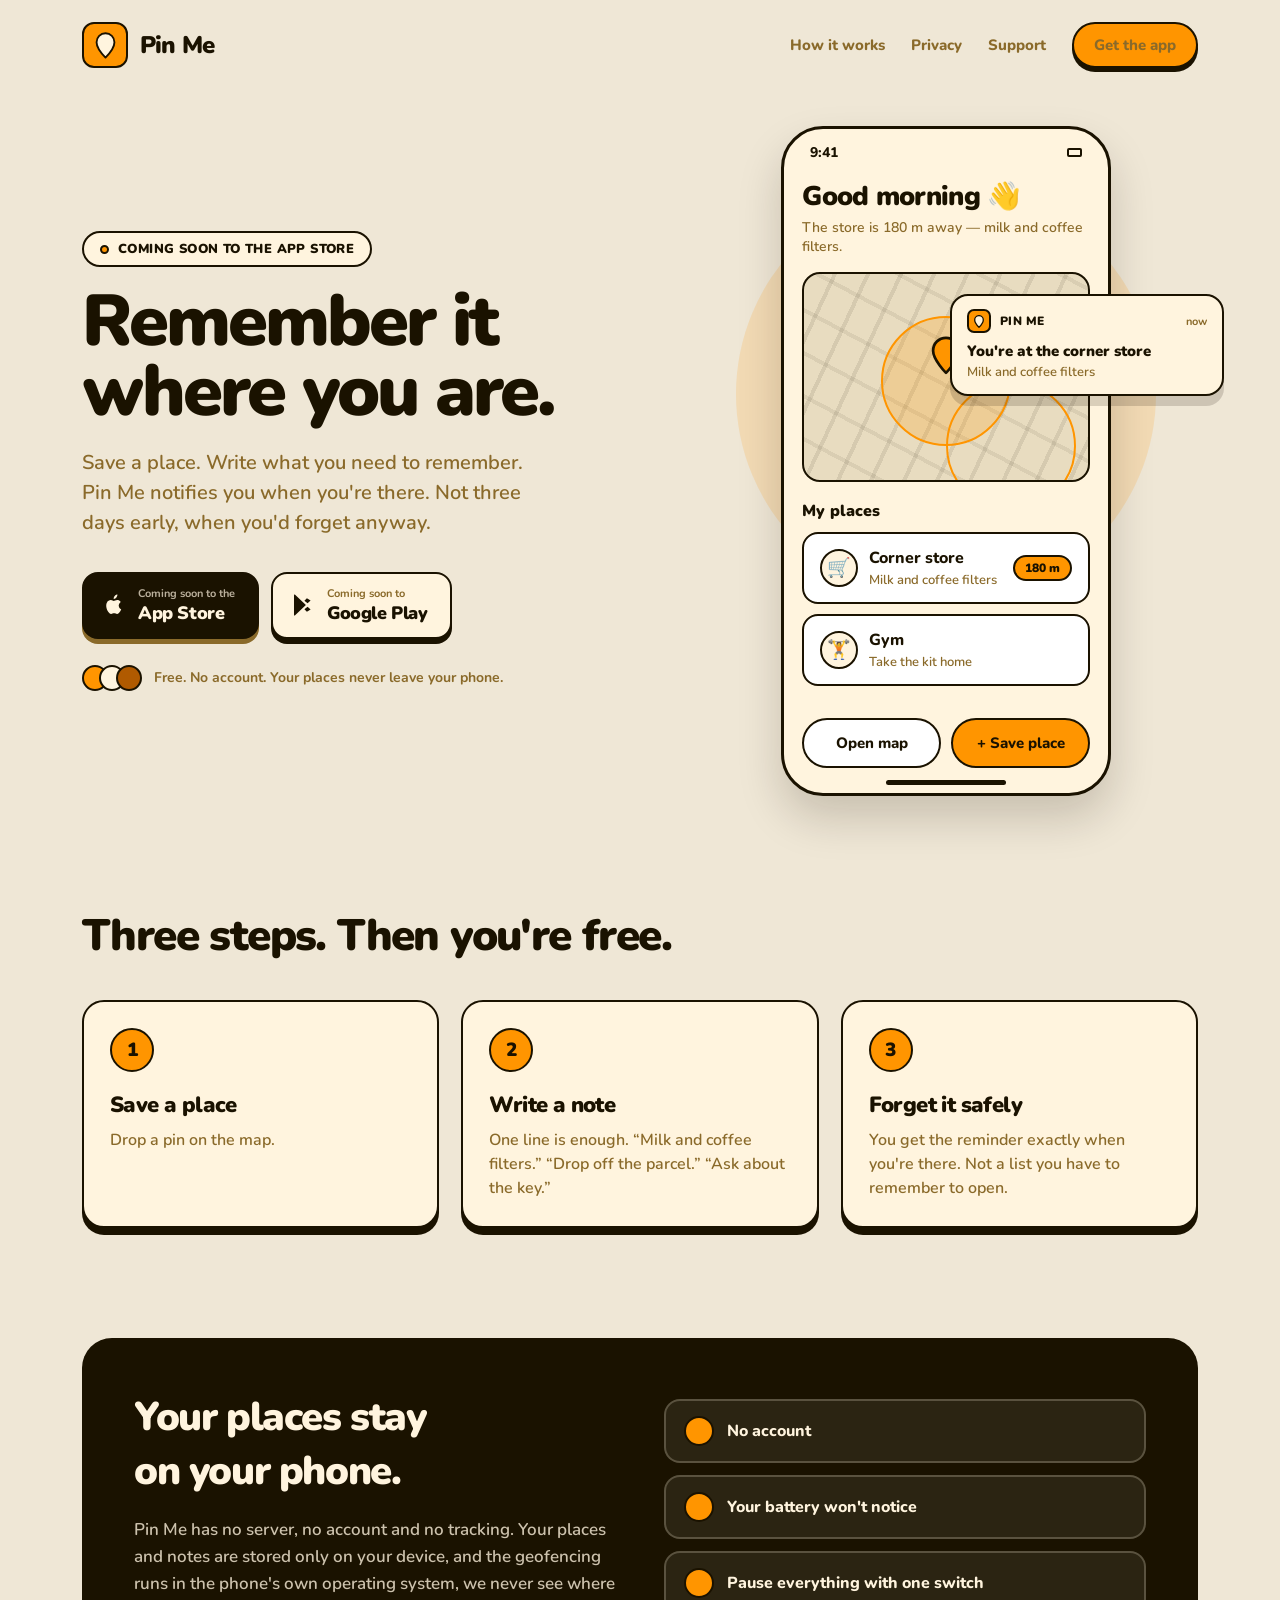
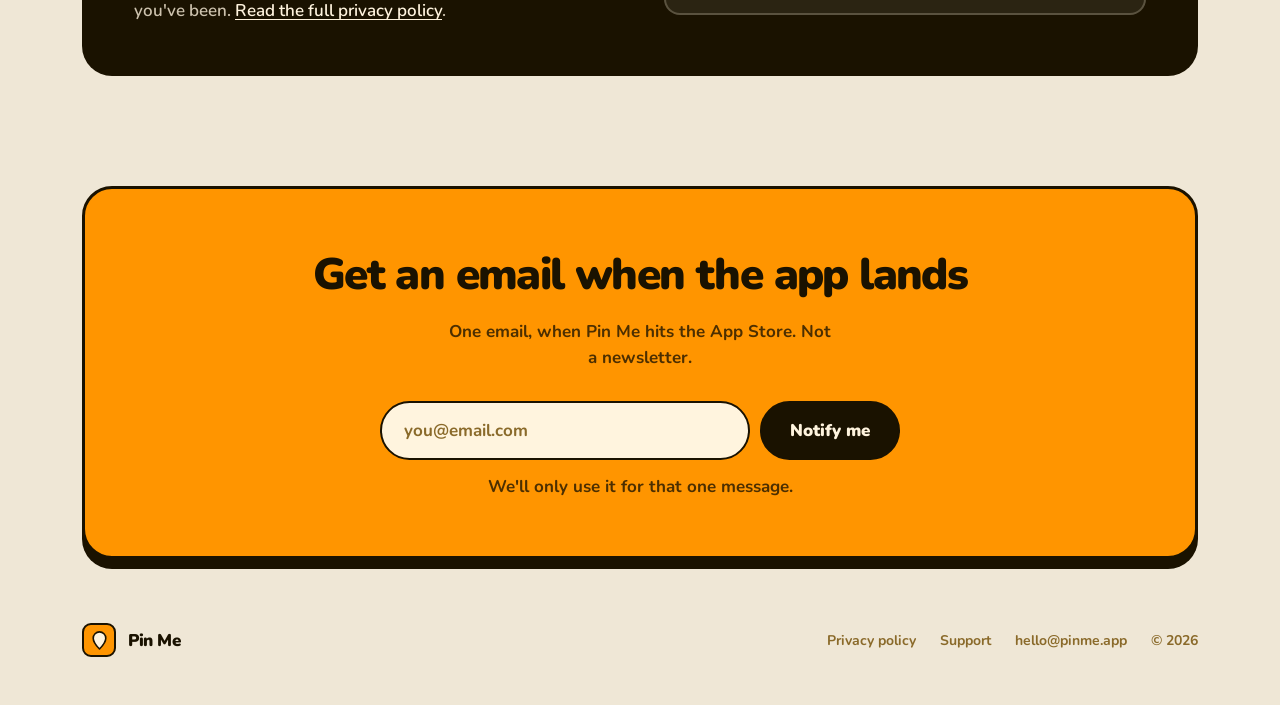
==== index.html @ 4044dc79 "landing page" ====
<!doctype html>
<html lang="en">
  <head>
    <meta charset="utf-8" />
    <meta name="viewport" content="width=device-width, initial-scale=1" />
    <title>Pin Me — Remember it where you are</title>
    <meta
      name="description"
      content="Save a place, write what you need to remember, and Pin Me taps you on the shoulder when you get there. Free, no account, and your places never leave your phone."
    />
    <link rel="canonical" href="https://pinme.app/" />
    <meta name="theme-color" content="#EFE7D6" />

    <meta property="og:type" content="website" />
    <meta property="og:title" content="Pin Me — Remember it where you are" />
    <meta
      property="og:description"
      content="Location reminders that arrive when you're actually there. Free, no account, no tracking."
    />
    <meta property="og:url" content="https://pinme.app/" />
    <meta name="twitter:card" content="summary_large_image" />

    <link rel="icon" href="/assets/favicon.svg" type="image/svg+xml" />
    <link rel="apple-touch-icon" href="/assets/apple-touch-icon.png" />
    <link rel="preload" href="/assets/fonts/nunito-900.woff2" as="font" type="font/woff2" crossorigin />
    <link rel="preload" href="/assets/fonts/nunito-600.woff2" as="font" type="font/woff2" crossorigin />
    <link rel="stylesheet" href="/assets/styles.css" />
  </head>
  <body>
    <a class="skip-link" href="#main">Skip to content</a>

    <header class="wrap site-header">
      <a class="logo" href="/">
        <span class="logo-mark">
          <svg width="21" height="27" viewBox="0 0 100 130" fill="none" aria-hidden="true">
            <path
              d="M50 6C26 6 7 25 7 49c0 30 43 74 43 74s43-44 43-74C93 25 74 6 50 6Z"
              fill="#FFF4DE"
              stroke="#1A1200"
              stroke-width="9"
              stroke-linejoin="round"
            />
          </svg>
        </span>
        <span class="logo-word">Pin Me</span>
      </a>

      <nav class="site-nav" aria-label="Primary">
        <a href="#howitworks">How it works</a>
        <a href="/privacy">Privacy</a>
        <a href="/support">Support</a>
        <a class="btn" href="#get">Get the app</a>
      </nav>
    </header>

    <main id="main">
      <div class="wrap hero">
        <div>
          <p class="kicker">
            <span class="kicker-dot" aria-hidden="true"></span>
            Coming soon to the App Store
          </p>

          <h1>Remember it<br />where you are.</h1>

          <p class="hero-lede">
            Save a place. Write what you need to remember. Pin Me notifies you when
            you're there. Not three days early, when you'd forget anyway.
          </p>

          <div class="store-row" id="get">
            <div class="store-badge store-badge--dark">
              <svg width="24" height="28" viewBox="0 0 24 28" fill="#FFF4DE" aria-hidden="true">
                <path
                  d="M16.7 14.7c0-2.5 2-3.7 2.1-3.8-1.1-1.7-2.9-1.9-3.5-1.9-1.5-.1-2.8.9-3.5.9-.7 0-1.8-.9-3-.8-1.6 0-3 .9-3.8 2.3-1.6 2.8-.4 7 1.2 9.3.8 1.1 1.7 2.3 2.9 2.3 1.2 0 1.6-.7 3-.7 1.4 0 1.8.7 3 .7 1.2 0 2-1.1 2.8-2.2.9-1.3 1.3-2.5 1.3-2.6-.1 0-2.5-1-2.5-3.5ZM14.4 6.6c.6-.8 1.1-1.9 1-3-.9 0-2 .6-2.7 1.4-.6.7-1.1 1.8-1 2.9 1 .1 2.1-.5 2.7-1.3Z"
                />
              </svg>
              <span>
                <small>Coming soon to the</small>
                <strong>App Store</strong>
              </span>
            </div>

            <div class="store-badge store-badge--light">
              <svg width="24" height="26" viewBox="0 0 24 26" fill="#1A1200" aria-hidden="true">
                <path
                  d="M3.6 2.2 14.9 13 3.6 23.8A1.9 1.9 0 0 1 3 22.4V3.6c0-.5.2-1 .6-1.4ZM16.6 14.7l3 2.9-3.7 2.1-2.5-2.4 3.2-2.6Zm0-3.4L13.4 8.7l2.5-2.4 3.7 2.1-3 2.9Z"
                />
              </svg>
              <span>
                <small>Coming soon to</small>
                <strong>Google Play</strong>
              </span>
            </div>
          </div>

          <p class="trust-row">
            <span class="dots" aria-hidden="true">
              <span style="background: #ff9500"></span>
              <span style="background: #fff4de"></span>
              <span style="background: #b05a00"></span>
            </span>
            Free. No account. Your places never leave your phone.
          </p>
        </div>

        <div class="hero-art">
          <div class="hero-glow" aria-hidden="true"></div>

          <div class="phone" role="img" aria-label="The Pin Me home screen: a map with a saved place 180 metres away, and a list showing Corner store and Gym.">
            <div class="phone-status" aria-hidden="true">
              <span>9:41</span>
              <span class="phone-battery"></span>
            </div>

            <div class="phone-greeting" aria-hidden="true">
              <h3>Good morning 👋</h3>
              <p>The store is 180 m away — milk and coffee filters.</p>
            </div>

            <div class="phone-map" aria-hidden="true">
              <div class="phone-map-grid"></div>
              <div class="phone-ring"></div>
              <div class="phone-ring-pulse"></div>
              <div class="phone-pin">
                <svg width="30" height="39" viewBox="0 0 100 130" fill="none">
                  <path
                    d="M50 6C26 6 7 25 7 49c0 30 43 74 43 74s43-44 43-74C93 25 74 6 50 6Z"
                    fill="#FF9500"
                    stroke="#1A1200"
                    stroke-width="9"
                    stroke-linejoin="round"
                  />
                </svg>
              </div>
            </div>

            <div class="phone-list" aria-hidden="true">
              <h4>My places</h4>

              <div class="phone-card">
                <span class="phone-card-icon">🛒</span>
                <span class="phone-card-body">
                  <span class="phone-card-title">Corner store</span>
                  <span class="phone-card-note">Milk and coffee filters</span>
                </span>
                <span class="phone-badge">180 m</span>
              </div>

              <div class="phone-card">
                <span class="phone-card-icon">🏋️</span>
                <span class="phone-card-body">
                  <span class="phone-card-title">Gym</span>
                  <span class="phone-card-note">Take the kit home</span>
                </span>
              </div>
            </div>

            <div class="phone-actions" aria-hidden="true">
              <div class="phone-action--ghost">Open map</div>
              <div class="phone-action--solid">+ Save place</div>
            </div>

            <div class="phone-home" aria-hidden="true"><span></span></div>
          </div>

          <div class="notif" aria-hidden="true">
            <div class="notif-head">
              <span class="notif-mark">
                <svg width="10" height="13" viewBox="0 0 100 130" fill="none">
                  <path
                    d="M50 6C26 6 7 25 7 49c0 30 43 74 43 74s43-44 43-74C93 25 74 6 50 6Z"
                    fill="#FFF4DE"
                    stroke="#1A1200"
                    stroke-width="13"
                    stroke-linejoin="round"
                  />
                </svg>
              </span>
              <span class="notif-app">Pin Me</span>
              <span class="notif-time">now</span>
            </div>
            <div class="notif-title">You're at the corner store</div>
            <div class="notif-body">Milk and coffee filters</div>
          </div>
        </div>
      </div>

      <section class="wrap section" id="howitworks">
        <h2>Three steps. Then you're free.</h2>

        <div class="steps">
          <article class="step">
            <div class="step-num">1</div>
            <h3>Save a place</h3>
            <p>
              Drop a pin on the map.
            </p>
          </article>

          <article class="step">
            <div class="step-num">2</div>
            <h3>Write a note</h3>
            <p>
              One line is enough. “Milk and coffee filters.” “Drop off the
              parcel.” “Ask about the key.”
            </p>
          </article>

          <article class="step">
            <div class="step-num">3</div>
            <h3>Forget it safely</h3>
            <p>
              You get the reminder exactly when you're there. Not a list you
              have to remember to open.
            </p>
          </article>
        </div>
      </section>

      <section class="wrap section" id="privacy" aria-labelledby="privacy-heading">
        <div class="panel-dark">
          <div>
            <h2 id="privacy-heading">Your places stay on your phone.</h2>
            <p>
              Pin Me has no server, no account and no tracking. Your places and
              notes are stored only on your device, and the geofencing runs in
              the phone's own operating system, we never see where you've
              been. <a href="/privacy">Read the full privacy policy</a>.
            </p>
          </div>

          <ul class="claims">
            <li>No account</li>
            <li>Your battery won't notice</li>
            <li>Pause everything with one switch</li>
          </ul>
        </div>
      </section>

      <section class="wrap section" aria-labelledby="notify-heading">
        <div class="panel-cta">
          <h2 id="notify-heading">Get an email when the app lands</h2>
          <p>One email, when Pin Me hits the App Store. Not a newsletter.</p>

          <form class="notify-form" data-notify-form novalidate>
            <label class="visually-hidden" for="notify-email">Your email address</label>
            <input
              id="notify-email"
              type="email"
              name="email"
              placeholder="you@email.com"
              autocomplete="email"
              required
            />
            <button type="submit">Notify me</button>
          </form>

          <p class="notify-error" data-notify-error role="alert" hidden></p>

          <div class="notify-done" data-notify-done hidden>
            <span data-notify-done-text>You're on the list ✓</span>
          </div>

          <p class="notify-fineprint">We'll only use it for that one message.</p>
        </div>
      </section>
    </main>

    <footer class="wrap site-footer">
      <div class="logo">
        <span class="footer-mark">
          <svg width="15" height="19" viewBox="0 0 100 130" fill="none" aria-hidden="true">
            <path
              d="M50 6C26 6 7 25 7 49c0 30 43 74 43 74s43-44 43-74C93 25 74 6 50 6Z"
              fill="#FFF4DE"
              stroke="#1A1200"
              stroke-width="11"
              stroke-linejoin="round"
            />
          </svg>
        </span>
        <span style="font-size: 17px; font-weight: 900; letter-spacing: -0.4px">Pin Me</span>
      </div>

      <div class="footer-links">
        <a href="/privacy">Privacy policy</a>
        <a href="/support">Support</a>
        <a href="mailto:hello@pinme.app">hello@pinme.app</a>
        <span>© <span data-year>2026</span></span>
      </div>
    </footer>

    <script src="/assets/site.js"></script>
  </body>
</html>
---- assets/styles.css ----
/* ==========================================================================
   Pin Me — "Citrus"
   Two rules the whole look depends on, carried over from the app:
   1. Never use font-weight synthesis — each Nunito weight is its own file.
   2. #FF9500 is a FILL colour only. Orange text/icons use #B05A00; the bright
      orange only reaches ~2.0:1 on the cream background, far below WCAG AA.
   ========================================================================== */

@font-face {
  font-family: "Nunito";
  src: url("fonts/nunito-600.woff2") format("woff2");
  font-weight: 600;
  font-style: normal;
  font-display: swap;
}
@font-face {
  font-family: "Nunito";
  src: url("fonts/nunito-700.woff2") format("woff2");
  font-weight: 700;
  font-style: normal;
  font-display: swap;
}
@font-face {
  font-family: "Nunito";
  src: url("fonts/nunito-800.woff2") format("woff2");
  font-weight: 800;
  font-style: normal;
  font-display: swap;
}
@font-face {
  font-family: "Nunito";
  src: url("fonts/nunito-900.woff2") format("woff2");
  font-weight: 900;
  font-style: normal;
  font-display: swap;
}

:root {
  --bg: #efe7d6;
  --surface: #fff4de;
  --white: #ffffff;
  --ink: #1a1200;
  --orange: #ff9500;
  --orange-strong: #b05a00;
  --muted: #8a6a2a;
  --map: #e8dcc0;

  --border: 2.5px solid var(--ink);
  --r-sm: 12px;
  --r-md: 16px;
  --r-lg: 22px;
  --r-xl: 30px;
  --r-pill: 999px;

  --wrap: 1180px;
  --gutter: 32px;
}

/* --------------------------------------------------------------- reset -- */

*,
*::before,
*::after {
  box-sizing: border-box;
}

html {
  -webkit-text-size-adjust: 100%;
  scroll-behavior: smooth;
}

body {
  margin: 0;
  background: var(--bg);
  color: var(--ink);
  font-family: "Nunito", system-ui, -apple-system, "Segoe UI", sans-serif;
  font-weight: 600;
  -webkit-font-smoothing: antialiased;
  overflow-x: hidden;
}

img,
svg {
  max-width: 100%;
}

h1,
h2,
h3,
p,
figure {
  margin: 0;
}

a {
  color: var(--orange-strong);
  text-decoration: none;
}

a:hover {
  color: var(--ink);
}

/* A visible focus ring — the source design had none, and every interactive
   element here is a custom shape the browser default would sit awkwardly on. */
:focus-visible {
  outline: 3px solid var(--orange-strong);
  outline-offset: 3px;
  border-radius: 4px;
}

.skip-link {
  position: absolute;
  left: -9999px;
  top: 0;
  z-index: 10;
  background: var(--ink);
  color: var(--surface);
  padding: 12px 20px;
  border-radius: 0 0 var(--r-sm) 0;
  font-weight: 900;
}

.skip-link:focus {
  left: 0;
  color: var(--surface);
}

.wrap {
  max-width: var(--wrap);
  margin: 0 auto;
  padding-inline: var(--gutter);
}

.visually-hidden {
  position: absolute;
  width: 1px;
  height: 1px;
  padding: 0;
  margin: -1px;
  overflow: hidden;
  clip-path: inset(50%);
  white-space: nowrap;
}

/* -------------------------------------------------------------- header -- */

.site-header {
  display: flex;
  align-items: center;
  justify-content: space-between;
  gap: 24px;
  padding-block: 22px;
}

.logo {
  display: flex;
  align-items: center;
  gap: 12px;
  color: var(--ink);
}

.logo:hover {
  color: var(--ink);
}

.logo-mark {
  width: 46px;
  height: 46px;
  flex: none;
  border-radius: var(--r-sm);
  background: var(--orange);
  border: var(--border);
  display: flex;
  align-items: center;
  justify-content: center;
}

.logo-word {
  font-size: 24px;
  font-weight: 900;
  letter-spacing: -0.8px;
}

.site-nav {
  display: flex;
  align-items: center;
  gap: 26px;
}

.site-nav a {
  font-size: 15px;
  font-weight: 800;
  color: var(--muted);
}

.site-nav a:hover {
  color: var(--ink);
}

/* -------------------------------------------------------------- shapes -- */

/* The signature offset-solid shadow: no blur, pure ink, like a letterpress
   plate sitting slightly proud of the page. */
.btn {
  display: inline-flex;
  align-items: center;
  justify-content: center;
  gap: 8px;
  border: var(--border);
  border-radius: var(--r-pill);
  padding: 11px 20px;
  font-family: inherit;
  font-size: 15px;
  font-weight: 900;
  color: var(--ink);
  background: var(--orange);
  box-shadow: 0 4px 0 var(--ink);
  cursor: pointer;
  transition:
    transform 0.12s ease,
    box-shadow 0.12s ease;
}

.btn:hover {
  color: var(--ink);
  transform: translateY(2px);
  box-shadow: 0 2px 0 var(--ink);
}

.btn:active {
  transform: translateY(4px);
  box-shadow: 0 0 0 var(--ink);
}

/* ---------------------------------------------------------------- hero -- */

.hero {
  display: grid;
  grid-template-columns: 1.05fr 0.95fr;
  gap: 56px;
  align-items: center;
  padding-top: 36px;
}

.kicker {
  display: inline-flex;
  align-items: center;
  gap: 9px;
  background: var(--surface);
  border: var(--border);
  border-radius: var(--r-pill);
  padding: 7px 16px;
  font-size: 13px;
  font-weight: 900;
  letter-spacing: 0.4px;
  text-transform: uppercase;
}

.kicker-dot {
  width: 9px;
  height: 9px;
  flex: none;
  border-radius: var(--r-pill);
  background: var(--orange);
  border: 2px solid var(--ink);
}

.hero h1 {
  margin-top: 20px;
  font-size: clamp(42px, 6.4vw, 72px);
  line-height: 0.96;
  font-weight: 900;
  letter-spacing: -3px;
  text-wrap: balance;
}

.hero-lede {
  margin-top: 22px;
  font-size: 20px;
  line-height: 30px;
  color: var(--muted);
  max-width: 470px;
  text-wrap: pretty;
}

.store-row {
  margin-top: 34px;
  display: flex;
  flex-wrap: wrap;
  gap: 12px;
}

.store-badge {
  display: flex;
  align-items: center;
  gap: 12px;
  border: var(--border);
  border-radius: var(--r-md);
  padding: 12px 22px 12px 18px;
}

.store-badge svg {
  flex: none;
}

.store-badge--dark {
  background: var(--ink);
  box-shadow: 0 5px 0 var(--muted);
}

.store-badge--light {
  background: var(--surface);
  box-shadow: 0 5px 0 var(--ink);
}

.store-badge small {
  display: block;
  font-size: 11px;
  font-weight: 700;
}

.store-badge strong {
  display: block;
  font-size: 18px;
  font-weight: 900;
  letter-spacing: -0.4px;
}

.store-badge--dark small {
  color: rgba(255, 244, 222, 0.7);
}

.store-badge--dark strong {
  color: var(--surface);
}

.store-badge--light small {
  color: var(--muted);
}

.trust-row {
  margin-top: 26px;
  display: flex;
  align-items: center;
  gap: 12px;
  font-size: 14px;
  font-weight: 700;
  color: var(--muted);
}

.dots {
  display: flex;
  flex: none;
}

.dots span {
  width: 26px;
  height: 26px;
  border-radius: var(--r-pill);
  border: var(--border);
}

.dots span + span {
  margin-left: -9px;
}

/* ------------------------------------------------------- phone mock-up -- */

.hero-art {
  display: flex;
  justify-content: center;
  position: relative;
}

.hero-glow {
  position: absolute;
  left: 50%;
  top: 40%;
  width: 420px;
  height: 420px;
  border-radius: var(--r-pill);
  background: rgba(255, 149, 0, 0.16);
  transform: translate(-50%, -50%);
}

.phone {
  position: relative;
  width: 330px;
  height: 670px;
  flex: none;
  border: 3px solid var(--ink);
  border-radius: 42px;
  overflow: hidden;
  background: var(--surface);
  display: flex;
  flex-direction: column;
  box-shadow: 0 22px 44px rgba(26, 18, 0, 0.18);
}

.phone-status {
  display: flex;
  justify-content: space-between;
  align-items: center;
  padding: 14px 26px 2px;
  font-size: 14px;
  font-weight: 800;
}

.phone-battery {
  width: 15px;
  height: 9px;
  border: 2px solid var(--ink);
  border-radius: 2px;
  display: inline-block;
}

.phone-greeting {
  padding: 14px 18px 0;
}

.phone-greeting h3 {
  font-size: 27px;
  font-weight: 900;
  letter-spacing: -0.7px;
}

.phone-greeting p {
  margin-top: 3px;
  font-size: 14px;
  color: var(--muted);
}

.phone-map {
  margin: 16px 18px 0;
  position: relative;
  height: 210px;
  border: var(--border);
  border-radius: 18px;
  overflow: hidden;
  background: var(--map);
}

.phone-map-grid {
  position: absolute;
  inset: 0;
  background:
    repeating-linear-gradient(
      115deg,
      transparent 0 26px,
      rgba(26, 18, 0, 0.09) 26px 30px
    ),
    repeating-linear-gradient(
      28deg,
      transparent 0 34px,
      rgba(26, 18, 0, 0.07) 34px 38px
    );
}

.phone-ring,
.phone-ring-pulse {
  position: absolute;
  left: 50%;
  top: 52%;
  width: 130px;
  height: 130px;
  border-radius: var(--r-pill);
  border: 2.5px solid var(--orange);
}

.phone-ring {
  background: rgba(255, 149, 0, 0.22);
  transform: translate(-50%, -50%);
}

.phone-ring-pulse {
  animation: pulsering 2.6s ease-out infinite;
}

.phone-pin {
  position: absolute;
  left: 50%;
  top: 52%;
  transform: translate(-50%, -100%);
  animation: pinpop 2.6s ease-in-out infinite;
}

.phone-list {
  padding: 18px 18px 0;
  display: flex;
  flex-direction: column;
  gap: 10px;
}

.phone-list h4 {
  margin: 0;
  font-size: 16px;
  font-weight: 900;
}

.phone-card {
  background: var(--white);
  border: var(--border);
  border-radius: var(--r-md);
  padding: 13px 16px;
  display: flex;
  align-items: center;
  gap: 11px;
}

.phone-card-icon {
  width: 38px;
  height: 38px;
  flex: none;
  border-radius: var(--r-pill);
  background: var(--surface);
  border: var(--border);
  display: flex;
  align-items: center;
  justify-content: center;
  font-size: 19px;
}

.phone-card-body {
  flex: 1;
  min-width: 0;
}

.phone-card-title {
  display: block;
  font-size: 16px;
  font-weight: 800;
}

.phone-card-note {
  display: block;
  margin-top: 2px;
  font-size: 13px;
  color: var(--muted);
}

.phone-badge {
  flex: none;
  background: var(--orange);
  border: var(--border);
  border-radius: var(--r-pill);
  padding: 3px 10px;
  font-size: 12px;
  font-weight: 900;
}

.phone-actions {
  margin-top: auto;
  display: flex;
  gap: 10px;
  padding: 14px 18px 12px;
}

.phone-actions div {
  flex: 1;
  text-align: center;
  border: var(--border);
  border-radius: var(--r-pill);
  padding: 13px 0;
  font-size: 15px;
  font-weight: 800;
}

.phone-action--ghost {
  background: var(--white);
}

.phone-action--solid {
  background: var(--orange);
}

.phone-home {
  display: flex;
  justify-content: center;
  padding-bottom: 8px;
}

.phone-home span {
  width: 120px;
  height: 5px;
  border-radius: 3px;
  background: var(--ink);
}

/* Sits lower than the source mock, which put it at 96px — right across the
   greeting, cutting that sentence in half. Over the map it still reads as a
   banner arriving on top of the app, without hiding any copy. */
.notif {
  position: absolute;
  right: -26px;
  top: 168px;
  width: 274px;
  background: var(--surface);
  border: var(--border);
  border-radius: 18px;
  padding: 13px 15px;
  box-shadow: 0 10px 0 rgba(26, 18, 0, 0.16);
}

.notif-head {
  display: flex;
  align-items: center;
  gap: 9px;
}

.notif-mark {
  width: 24px;
  height: 24px;
  flex: none;
  border-radius: 7px;
  background: var(--orange);
  border: var(--border);
  display: flex;
  align-items: center;
  justify-content: center;
}

.notif-app {
  font-size: 12px;
  font-weight: 900;
  letter-spacing: 0.4px;
  text-transform: uppercase;
}

.notif-time {
  margin-left: auto;
  font-size: 11px;
  font-weight: 700;
  color: var(--muted);
}

.notif-title {
  margin-top: 8px;
  font-size: 15px;
  font-weight: 900;
}

.notif-body {
  margin-top: 2px;
  font-size: 13px;
  color: var(--muted);
}

@keyframes pinpop {
  0%,
  100% {
    transform: translate(-50%, -100%);
  }
  50% {
    transform: translate(-50%, calc(-100% - 9px));
  }
}

@keyframes pulsering {
  0% {
    transform: translate(-50%, -50%) scale(0.75);
    opacity: 0.85;
  }
  100% {
    transform: translate(-50%, -50%) scale(1.5);
    opacity: 0;
  }
}

/* --------------------------------------------------------------- steps -- */

.section {
  padding-top: 110px;
}

.section h2 {
  font-size: clamp(30px, 4vw, 44px);
  font-weight: 900;
  letter-spacing: -1.6px;
  text-wrap: balance;
}

.steps {
  margin-top: 34px;
  display: grid;
  grid-template-columns: repeat(3, 1fr);
  gap: 22px;
}

.step {
  background: var(--surface);
  border: var(--border);
  border-radius: var(--r-lg);
  padding: 26px;
  box-shadow: 0 7px 0 var(--ink);
}

.step-num {
  width: 44px;
  height: 44px;
  border-radius: var(--r-pill);
  background: var(--orange);
  border: var(--border);
  display: flex;
  align-items: center;
  justify-content: center;
  font-size: 19px;
  font-weight: 900;
}

.step h3 {
  margin-top: 18px;
  font-size: 22px;
  font-weight: 900;
  letter-spacing: -0.6px;
}

.step p {
  margin-top: 8px;
  font-size: 16px;
  line-height: 24px;
  color: var(--muted);
  text-wrap: pretty;
}

/* ------------------------------------------------------- privacy panel -- */

.panel-dark {
  background: var(--ink);
  border-radius: var(--r-xl);
  padding: 52px;
  display: grid;
  grid-template-columns: 1fr 1fr;
  gap: 48px;
  align-items: center;
}

.panel-dark h2 {
  color: var(--surface);
  font-size: clamp(28px, 3.6vw, 40px);
  letter-spacing: -1.4px;
}

.panel-dark p {
  margin-top: 18px;
  font-size: 17px;
  line-height: 27px;
  color: rgba(255, 244, 222, 0.78);
  text-wrap: pretty;
}

.panel-dark a {
  color: var(--surface);
  text-decoration: underline;
  text-underline-offset: 3px;
}

.claims {
  display: flex;
  flex-direction: column;
  gap: 12px;
  margin: 0;
  padding: 0;
  list-style: none;
}

.claims li {
  display: flex;
  align-items: center;
  gap: 13px;
  background: rgba(255, 244, 222, 0.08);
  border: 2.5px solid rgba(255, 244, 222, 0.22);
  border-radius: var(--r-md);
  padding: 15px 18px;
  font-size: 16px;
  font-weight: 800;
  color: var(--surface);
}

.claims li::before {
  content: "";
  width: 30px;
  height: 30px;
  flex: none;
  border-radius: var(--r-pill);
  background: var(--orange);
  border: var(--border);
}

/* ----------------------------------------------------------- cta panel -- */

.panel-cta {
  background: var(--orange);
  border: 3px solid var(--ink);
  border-radius: var(--r-xl);
  padding: 56px;
  text-align: center;
  box-shadow: 0 10px 0 var(--ink);
}

.panel-cta p {
  margin: 14px auto 0;
  max-width: 480px;
  font-size: 17px;
  line-height: 26px;
  font-weight: 700;
  color: rgba(26, 18, 0, 0.78);
  text-wrap: pretty;
}

.notify-form {
  margin: 30px auto 0;
  max-width: 520px;
  display: flex;
  gap: 10px;
}

.notify-form input {
  flex: 1;
  min-width: 0;
  font-family: inherit;
  font-size: 17px;
  font-weight: 700;
  color: var(--ink);
  background: var(--surface);
  border: var(--border);
  border-radius: var(--r-pill);
  padding: 16px 22px;
  outline: none;
}

.notify-form input::placeholder {
  color: var(--muted);
}

.notify-form button {
  font-family: inherit;
  font-size: 17px;
  font-weight: 900;
  color: var(--surface);
  background: var(--ink);
  border: var(--border);
  border-radius: var(--r-pill);
  padding: 16px 28px;
  cursor: pointer;
  white-space: nowrap;
}

.notify-form button:hover {
  background: #2e2100;
}

.notify-error {
  margin-top: 12px;
  font-size: 14px;
  font-weight: 800;
  color: var(--ink);
}

.notify-done {
  margin: 30px auto 0;
  max-width: 520px;
  background: var(--surface);
  border: var(--border);
  border-radius: var(--r-pill);
  padding: 16px 24px;
  font-size: 17px;
  font-weight: 900;
}

.notify-fineprint {
  margin-top: 18px;
  font-size: 13px;
  font-weight: 700;
  color: rgba(26, 18, 0, 0.68);
}

[hidden] {
  display: none !important;
}

/* -------------------------------------------------------------- footer -- */

.site-footer {
  padding-block: 64px 48px;
  display: flex;
  align-items: center;
  justify-content: space-between;
  gap: 24px;
  flex-wrap: wrap;
}

.footer-mark {
  width: 34px;
  height: 34px;
  flex: none;
  border-radius: 9px;
  background: var(--orange);
  border: var(--border);
  display: flex;
  align-items: center;
  justify-content: center;
}

.footer-links {
  display: flex;
  align-items: center;
  gap: 24px;
  font-size: 14px;
  font-weight: 700;
  color: var(--muted);
  flex-wrap: wrap;
}

.footer-links a {
  color: var(--muted);
}

.footer-links a:hover {
  color: var(--ink);
}

/* ---------------------------------------------------- prose (subpages) -- */

.page-head {
  padding-top: 48px;
  max-width: 760px;
}

.page-head h1 {
  font-size: clamp(36px, 5.5vw, 56px);
  font-weight: 900;
  letter-spacing: -2px;
  line-height: 1.02;
  text-wrap: balance;
}

.page-head .page-meta {
  margin-top: 14px;
  font-size: 15px;
  font-weight: 700;
  color: var(--muted);
}

.prose {
  max-width: 760px;
  padding-top: 40px;
  padding-bottom: 20px;
}

.prose > * + * {
  margin-top: 18px;
}

.prose h2 {
  margin-top: 46px;
  font-size: 26px;
  font-weight: 900;
  letter-spacing: -0.8px;
}

.prose h3 {
  margin-top: 32px;
  font-size: 19px;
  font-weight: 900;
  letter-spacing: -0.4px;
}

.prose p,
.prose li {
  font-size: 17px;
  line-height: 28px;
  color: #4a3a18;
  text-wrap: pretty;
}

.prose ul {
  margin-top: 14px;
  padding-left: 0;
  list-style: none;
  display: flex;
  flex-direction: column;
  gap: 12px;
}

.prose ul li {
  position: relative;
  padding-left: 28px;
}

.prose ul li::before {
  content: "";
  position: absolute;
  left: 0;
  top: 10px;
  width: 10px;
  height: 10px;
  border-radius: var(--r-pill);
  background: var(--orange);
  border: 2px solid var(--ink);
}

.prose strong {
  font-weight: 900;
  color: var(--ink);
}

.prose a {
  text-decoration: underline;
  text-underline-offset: 3px;
}

.callout {
  background: var(--surface);
  border: var(--border);
  border-radius: var(--r-lg);
  padding: 24px 26px;
  box-shadow: 0 6px 0 var(--ink);
}

.callout p {
  color: var(--ink);
}

.callout > * + * {
  margin-top: 12px;
}

/* --------------------------------------------------------- responsive -- */

@media (max-width: 980px) {
  :root {
    --gutter: 24px;
  }

  .hero {
    grid-template-columns: 1fr;
    gap: 56px;
    padding-top: 24px;
  }

  .hero-lede {
    max-width: none;
  }

  .hero h1 {
    letter-spacing: -1.6px;
  }

  .panel-dark {
    grid-template-columns: 1fr;
    gap: 32px;
    padding: 36px;
  }

  .steps {
    grid-template-columns: 1fr;
  }

  .section {
    padding-top: 80px;
  }

  .panel-cta {
    padding: 40px 28px;
  }
}

@media (max-width: 760px) {
  .site-header {
    flex-wrap: wrap;
    gap: 16px;
  }

  .site-nav {
    gap: 18px;
    width: 100%;
    justify-content: flex-start;
  }

  .site-nav a {
    white-space: nowrap;
  }

  /* The nav CTA goes; at this width it wraps to two lines, and the store
     badges sit a few hundred pixels below it anyway. */
  .site-nav .btn {
    display: none;
  }

  /* The floating notification card overhangs the phone by design. On a narrow
     screen that overhang is what causes horizontal scroll, so it comes back
     inside and sits under the phone instead. */
  .notif {
    position: static;
    width: 100%;
    max-width: 330px;
    margin-top: 18px;
  }

  .hero-art {
    flex-direction: column;
    align-items: center;
  }

  .hero-glow {
    width: 300px;
    height: 300px;
    top: 30%;
  }

  .notify-form {
    flex-direction: column;
  }

  .notify-form button {
    width: 100%;
  }
}

@media (max-width: 400px) {
  .phone {
    width: 100%;
    max-width: 330px;
    height: auto;
    aspect-ratio: 330 / 670;
  }
}

@media (prefers-reduced-motion: reduce) {
  html {
    scroll-behavior: auto;
  }

  .phone-pin,
  .phone-ring-pulse {
    animation: none;
  }

  .phone-ring-pulse {
    opacity: 0;
  }

  *,
  *::before,
  *::after {
    transition-duration: 0.01ms !important;
  }
}
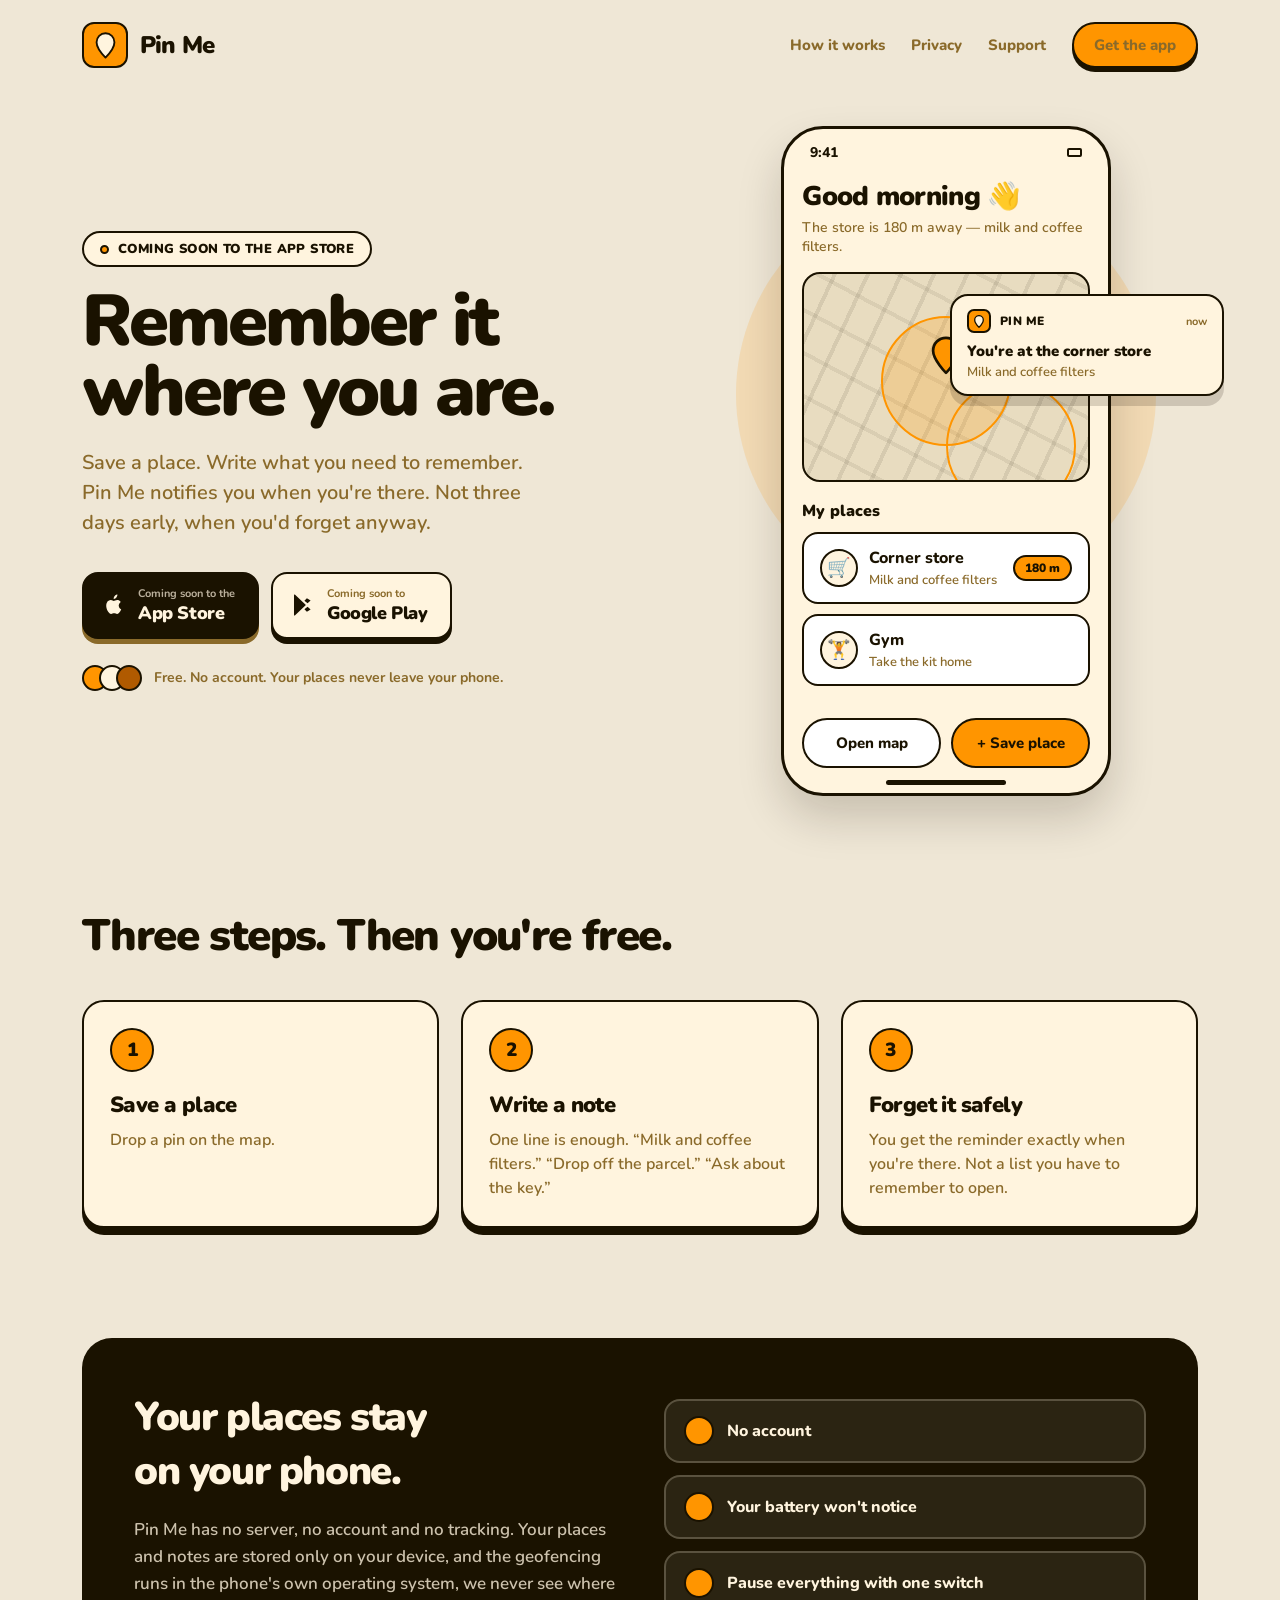
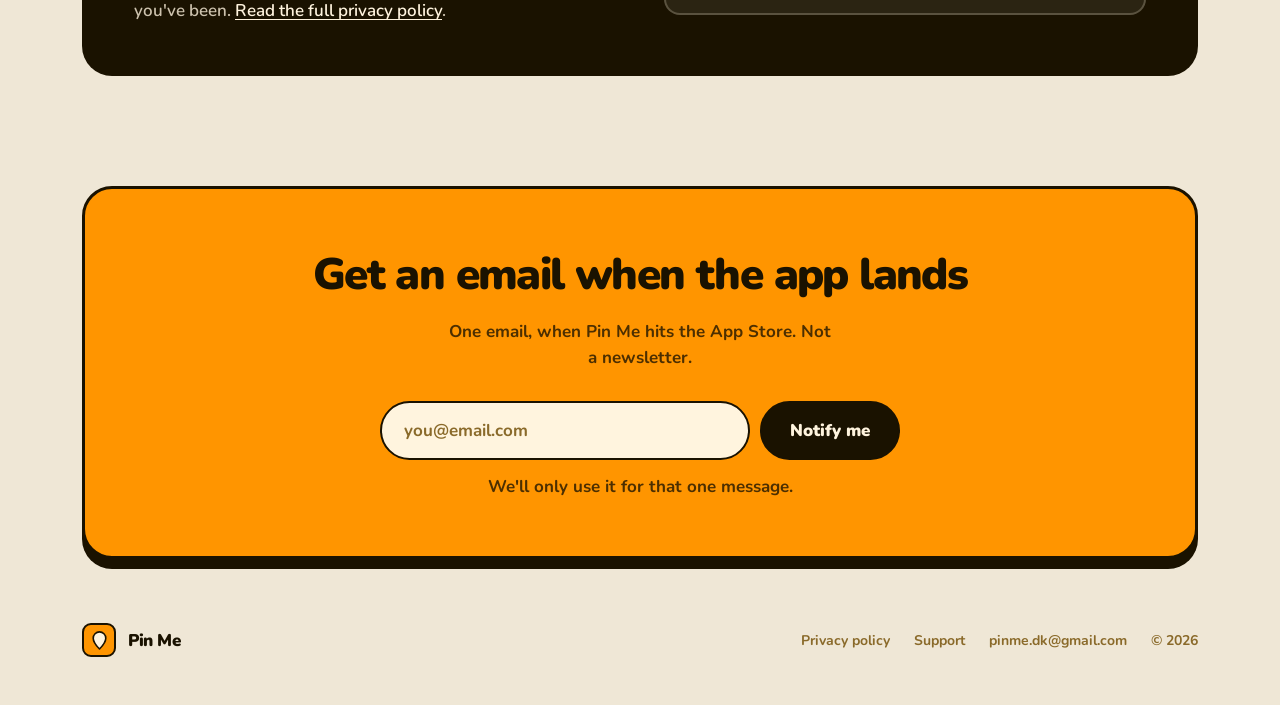
==== commit f254a013: "Use pin-me.dk and pinme.dk@gmail.com Replaces the pinme.app / hello@pinme.app placeholders with the " ====
--- a/index.html
+++ b/index.html
@@ -8,7 +8,7 @@
       name="description"
       content="Save a place, write what you need to remember, and Pin Me taps you on the shoulder when you get there. Free, no account, and your places never leave your phone."
     />
-    <link rel="canonical" href="https://pinme.app/" />
+    <link rel="canonical" href="https://pin-me.dk/" />
     <meta name="theme-color" content="#EFE7D6" />
 
     <meta property="og:type" content="website" />
@@ -17,7 +17,7 @@
       property="og:description"
       content="Location reminders that arrive when you're actually there. Free, no account, no tracking."
     />
-    <meta property="og:url" content="https://pinme.app/" />
+    <meta property="og:url" content="https://pin-me.dk/" />
     <meta name="twitter:card" content="summary_large_image" />
 
     <link rel="icon" href="/assets/favicon.svg" type="image/svg+xml" />
@@ -286,7 +286,7 @@
       <div class="footer-links">
         <a href="/privacy">Privacy policy</a>
         <a href="/support">Support</a>
-        <a href="mailto:hello@pinme.app">hello@pinme.app</a>
+        <a href="mailto:pinme.dk@gmail.com">pinme.dk@gmail.com</a>
         <span>© <span data-year>2026</span></span>
       </div>
     </footer>
